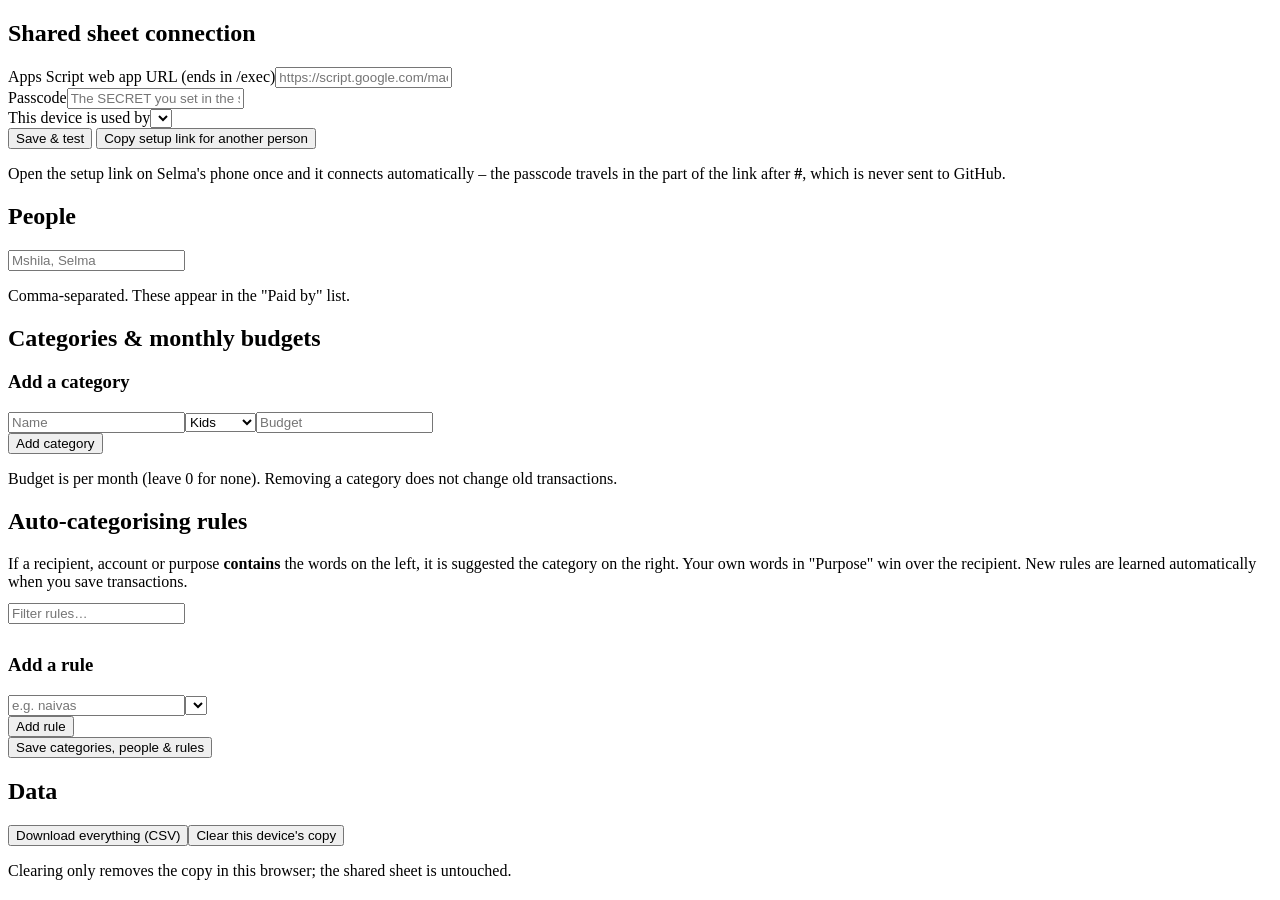
==== settings.html @ ab0f26b7 "Add files via upload" ====
<!DOCTYPE html>
<html lang="en">
<head>
<meta charset="UTF-8">
<meta name="viewport" content="width=device-width, initial-scale=1.0">
<title>Family Expenses – Settings</title>
<link rel="preconnect" href="https://fonts.googleapis.com">
<link rel="preconnect" href="https://fonts.gstatic.com" crossorigin>
<link href="https://fonts.googleapis.com/css2?family=Space+Grotesk:wght@400;500;600;700&family=JetBrains+Mono:wght@400;500;600&display=swap" rel="stylesheet">
<link rel="stylesheet" href="style.css">
</head>
<body>
<div class="container">
  <div id="hdr"></div>

  <div class="card">
    <h2>Shared sheet connection</h2>
    <div class="grid2">
      <div class="field-group full"><label for="url">Apps Script web app URL (ends in /exec)</label><input id="url" placeholder="https://script.google.com/macros/s/…/exec"></div>
      <div class="field-group"><label for="key">Passcode</label><input id="key" type="password" autocomplete="off" placeholder="The SECRET you set in the script"></div>
      <div class="field-group"><label for="me">This device is used by</label><select id="me"></select></div>
    </div>
    <div class="btn-row">
      <button class="btn-primary" id="saveConn">Save &amp; test</button>
      <button class="btn-secondary" id="copyLink">Copy setup link for another person</button>
    </div>
    <div class="status-bar" id="s1"></div>
    <p class="note">Open the setup link on Selma's phone once and it connects automatically – the passcode travels in the part of the link after <b>#</b>, which is never sent to GitHub.</p>
  </div>

  <div class="card">
    <h2>People</h2>
    <input id="people" placeholder="Mshila, Selma">
    <p class="note">Comma-separated. These appear in the "Paid by" list.</p>
  </div>

  <div class="card">
    <h2>Categories &amp; monthly budgets</h2>
    <div id="cats"></div>
    <h3 style="margin-top:18px">Add a category</h3>
    <div class="row-edit"><input id="nc_name" placeholder="Name"><select id="nc_group"><option>Kids</option><option>Home</option><option>Lifestyle</option><option>Other</option></select><input id="nc_budget" type="number" placeholder="Budget"><span></span></div>
    <div class="btn-row"><button class="btn-secondary btn-sm" id="addCat">Add category</button></div>
    <p class="note">Budget is per month (leave 0 for none). Removing a category does not change old transactions.</p>
  </div>

  <div class="card">
    <h2>Auto-categorising rules</h2>
    <p class="note" style="margin:0 0 12px">If a recipient, account or purpose <b>contains</b> the words on the left, it is suggested the category on the right. Your own words in "Purpose" win over the recipient. New rules are learned automatically when you save transactions.</p>
    <input id="ruleFilter" placeholder="Filter rules…" style="margin-bottom:12px">
    <div id="rules"></div>
    <h3 style="margin-top:18px">Add a rule</h3>
    <div class="row-edit"><input id="nr_match" placeholder="e.g. naivas"><select id="nr_cat"></select><span></span><span></span></div>
    <div class="btn-row"><button class="btn-secondary btn-sm" id="addRule">Add rule</button></div>
  </div>

  <div class="btn-row" style="margin-bottom:16px"><button class="btn-primary" id="saveAll">Save categories, people &amp; rules</button></div>
  <div class="status-bar" id="s2" style="margin-bottom:16px"></div>

  <div class="card">
    <h2>Data</h2>
    <div class="btn-row" style="margin-top:0"><button class="btn-secondary btn-sm" id="exp">Download everything (CSV)</button><button class="btn-danger btn-sm" id="clr">Clear this device's copy</button></div>
    <p class="note">Clearing only removes the copy in this browser; the shared sheet is untouched.</p>
  </div>
</div>

<script src="app.js"></script>
<script>
const $ = id => document.getElementById(id), E = FT.esc;
FT.header('settings.html');
let cfg = FT.clone(FT.config());
const st = (id, m, t) => { const b = $(id); b.textContent = m; b.className = 'status-bar show ' + t; };

const c0 = FT.conn(); if (c0) { $('url').value = c0.url; $('key').value = c0.key; }
function fillMe() { $('me').innerHTML = FT.peopleOptions(FT.user()); }
fillMe(); $('me').onchange = () => FT.setUser($('me').value);

$('saveConn').onclick = async () => {
  const url = $('url').value.trim(); FT.setUser($('me').value);
  if (!url) { FT.setConn(''); FT.header('settings.html'); return st('s1', 'Disconnected. Data now stays on this device only.', 'success'); }
  FT.setConn(url, $('key').value); st('s1', 'Testing…', 'loading');
  try {
    await FT.refresh(); cfg = FT.clone(FT.config()); draw(); FT.header('settings.html');
    st('s1', 'Connected ✓  ' + FT.all().length + ' transactions in the shared sheet.', 'success');
  } catch (e) { st('s1', 'Could not connect: ' + e.message + '. Check the URL, the passcode, and that the web app is deployed to "Anyone".', 'error'); }
};
$('copyLink').onclick = async () => {
  const c = FT.conn(); if (!c) return st('s1', 'Save the connection first.', 'error');
  const other = cfg.people.find(p => p !== FT.user()) || '';
  const link = location.origin + location.pathname.replace('settings.html', 'index.html') + '#u=' + encodeURIComponent(c.url) + '&k=' + encodeURIComponent(c.key) + (other ? '&n=' + encodeURIComponent(other) : '');
  try { await navigator.clipboard.writeText(link); st('s1', 'Link copied' + (other ? ' (it sets the device up as ' + other + ')' : '') + '. Send it privately, e.g. on WhatsApp.', 'success'); }
  catch (e) { prompt('Copy this link:', link); }
};

function draw() {
  $('people').value = cfg.people.join(', ');
  $('cats').innerHTML = cfg.categories.map((c, i) => `<div class="row-edit" data-i="${i}"><span class="nm">${E(c.name)}</span>
    <select data-k="group">${['Kids', 'Home', 'Lifestyle', 'Other'].map(g => `<option ${g === c.group ? 'selected' : ''}>${g}</option>`).join('')}</select>
    <input type="number" data-k="budget" value="${c.budget || 0}"><button class="btn-danger btn-sm" data-act="delcat" title="Remove">&times;</button></div>`).join('');
  $('nr_cat').innerHTML = FT.catOptions('x').replace(/<option selected>x<\/option>/, '');
  drawRules();
}
function drawRules() {
  const f = $('ruleFilter').value.toLowerCase();
  const rows = cfg.rules.map((r, i) => ({ r, i })).filter(x => !f || (x.r.match + x.r.category).toLowerCase().includes(f));
  $('rules').innerHTML = rows.slice(0, 150).map(({ r, i }) => `<div class="row-edit" data-i="${i}"><span class="nm">${E(r.match)}</span>
    <select data-k="rcat">${cfg.categories.map(c => `<option ${c.name === r.category ? 'selected' : ''}>${E(c.name)}</option>`).join('')}</select><span></span>
    <button class="btn-danger btn-sm" data-act="delrule" title="Remove">&times;</button></div>`).join('') + (rows.length > 150 ? '<p class="note">Showing 150 – use the filter.</p>' : '');
}
$('ruleFilter').oninput = drawRules;
$('cats').addEventListener('change', e => { const row = e.target.closest('.row-edit'), c = cfg.categories[+row.dataset.i], k = e.target.dataset.k; c[k] = k === 'budget' ? (parseFloat(e.target.value) || 0) : e.target.value; });
$('cats').addEventListener('click', e => { if (e.target.dataset.act !== 'delcat') return; const i = +e.target.closest('.row-edit').dataset.i; if (confirm('Remove "' + cfg.categories[i].name + '"?')) { cfg.categories.splice(i, 1); draw(); } });
$('rules').addEventListener('change', e => { if (e.target.dataset.k === 'rcat') cfg.rules[+e.target.closest('.row-edit').dataset.i].category = e.target.value; });
$('rules').addEventListener('click', e => { if (e.target.dataset.act !== 'delrule') return; cfg.rules.splice(+e.target.closest('.row-edit').dataset.i, 1); drawRules(); });
$('addCat').onclick = () => {
  const name = $('nc_name').value.trim(); if (!name) return;
  if (cfg.categories.some(c => c.name.toLowerCase() === name.toLowerCase())) return st('s2', 'That category already exists.', 'error');
  cfg.categories.push({ name, group: $('nc_group').value, budget: parseFloat($('nc_budget').value) || 0 });
  $('nc_name').value = ''; $('nc_budget').value = ''; draw();
};
$('addRule').onclick = () => {
  const m = $('nr_match').value.trim().toLowerCase(), c = $('nr_cat').value; if (!m || !c) return;
  const ex = cfg.rules.find(r => r.match.toLowerCase() === m); if (ex) ex.category = c; else cfg.rules.push({ match: m, category: c });
  $('nr_match').value = ''; drawRules();
};
$('saveAll').onclick = async () => {
  cfg.people = $('people').value.split(',').map(s => s.trim()).filter(Boolean); if (!cfg.people.length) cfg.people = ['Mshila', 'Selma'];
  await FT.saveConfig(cfg); fillMe(); st('s2', 'Saved' + (FT.conn() ? ' and shared with everyone using the sheet.' : ' on this device.'), 'success');
};
$('exp').onclick = () => FT.download('family-expenses-all.csv', FT.csv(FT.all()));
$('clr').onclick = () => { if (confirm('Clear the copy stored in this browser?')) { ['ft_tx', 'ft_cfg'].forEach(k => localStorage.removeItem(k)); location.reload(); } };
draw();
</script>
</body>
</html>
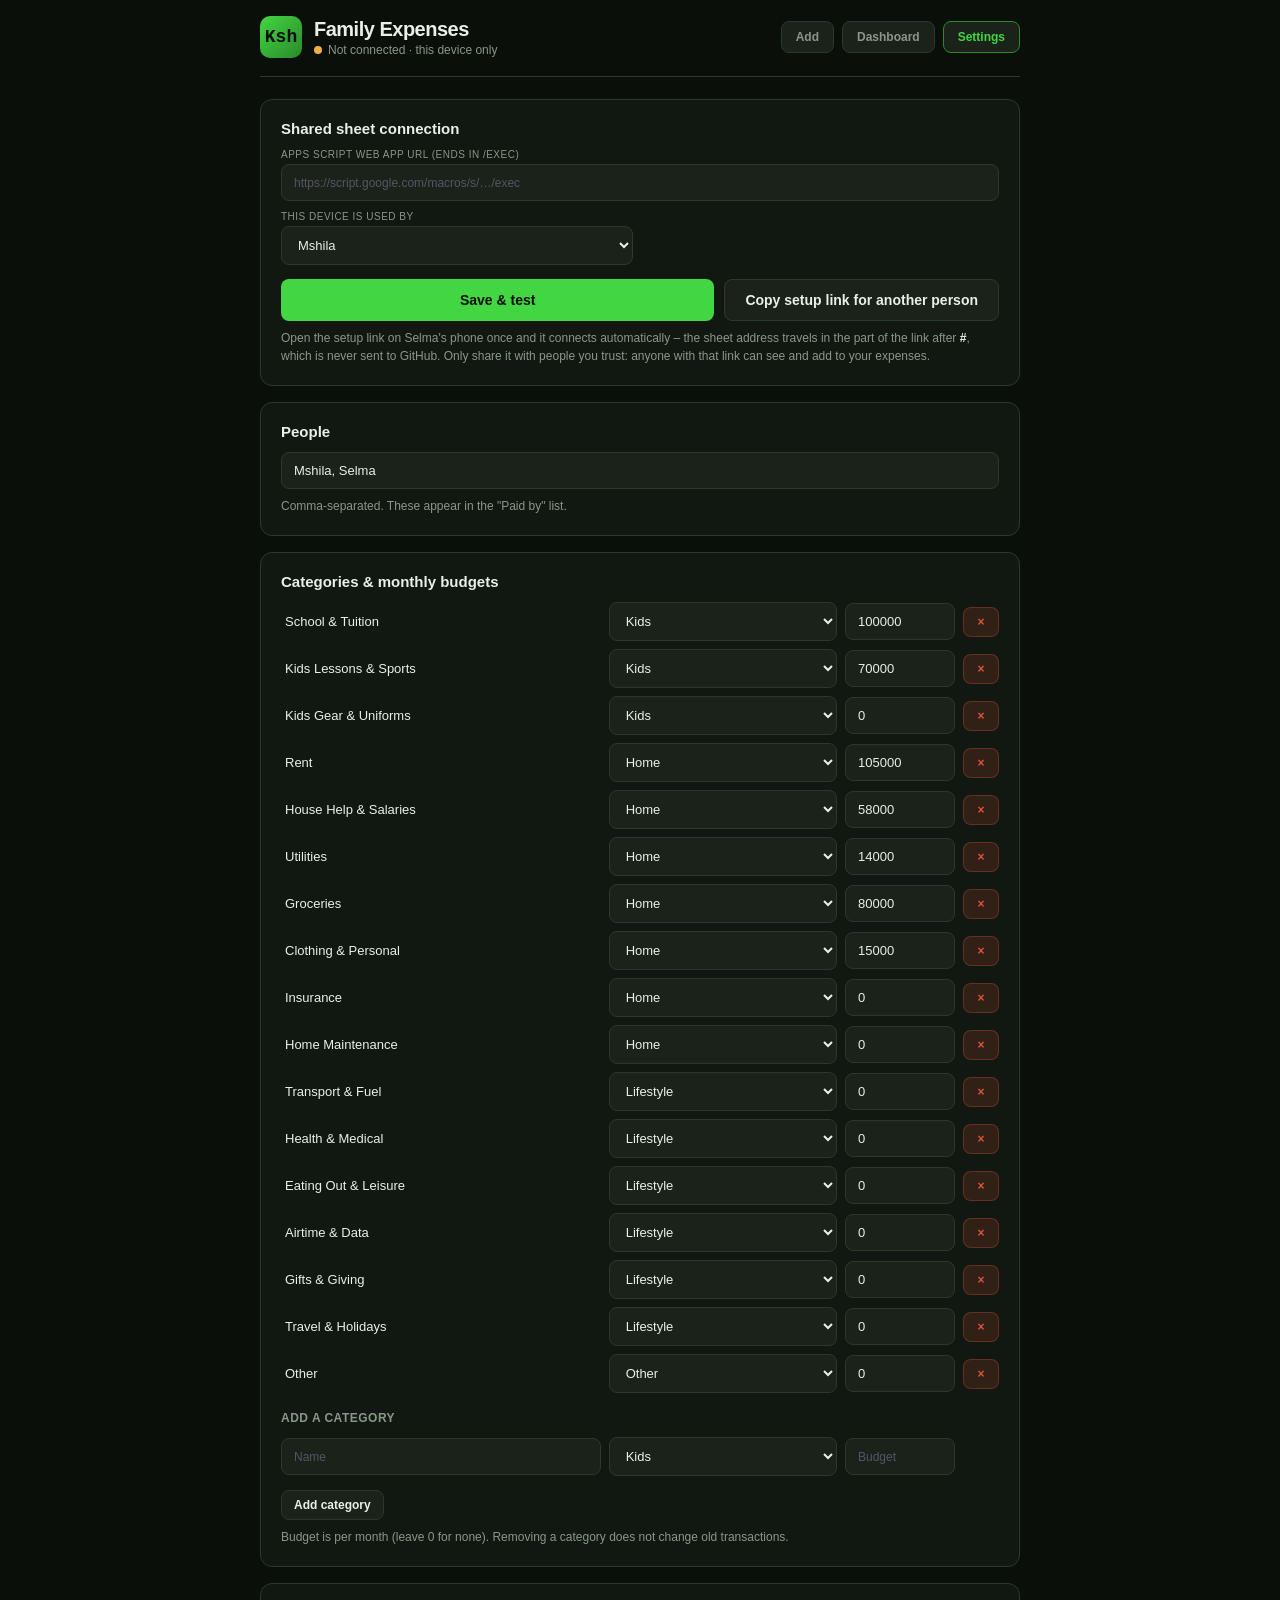
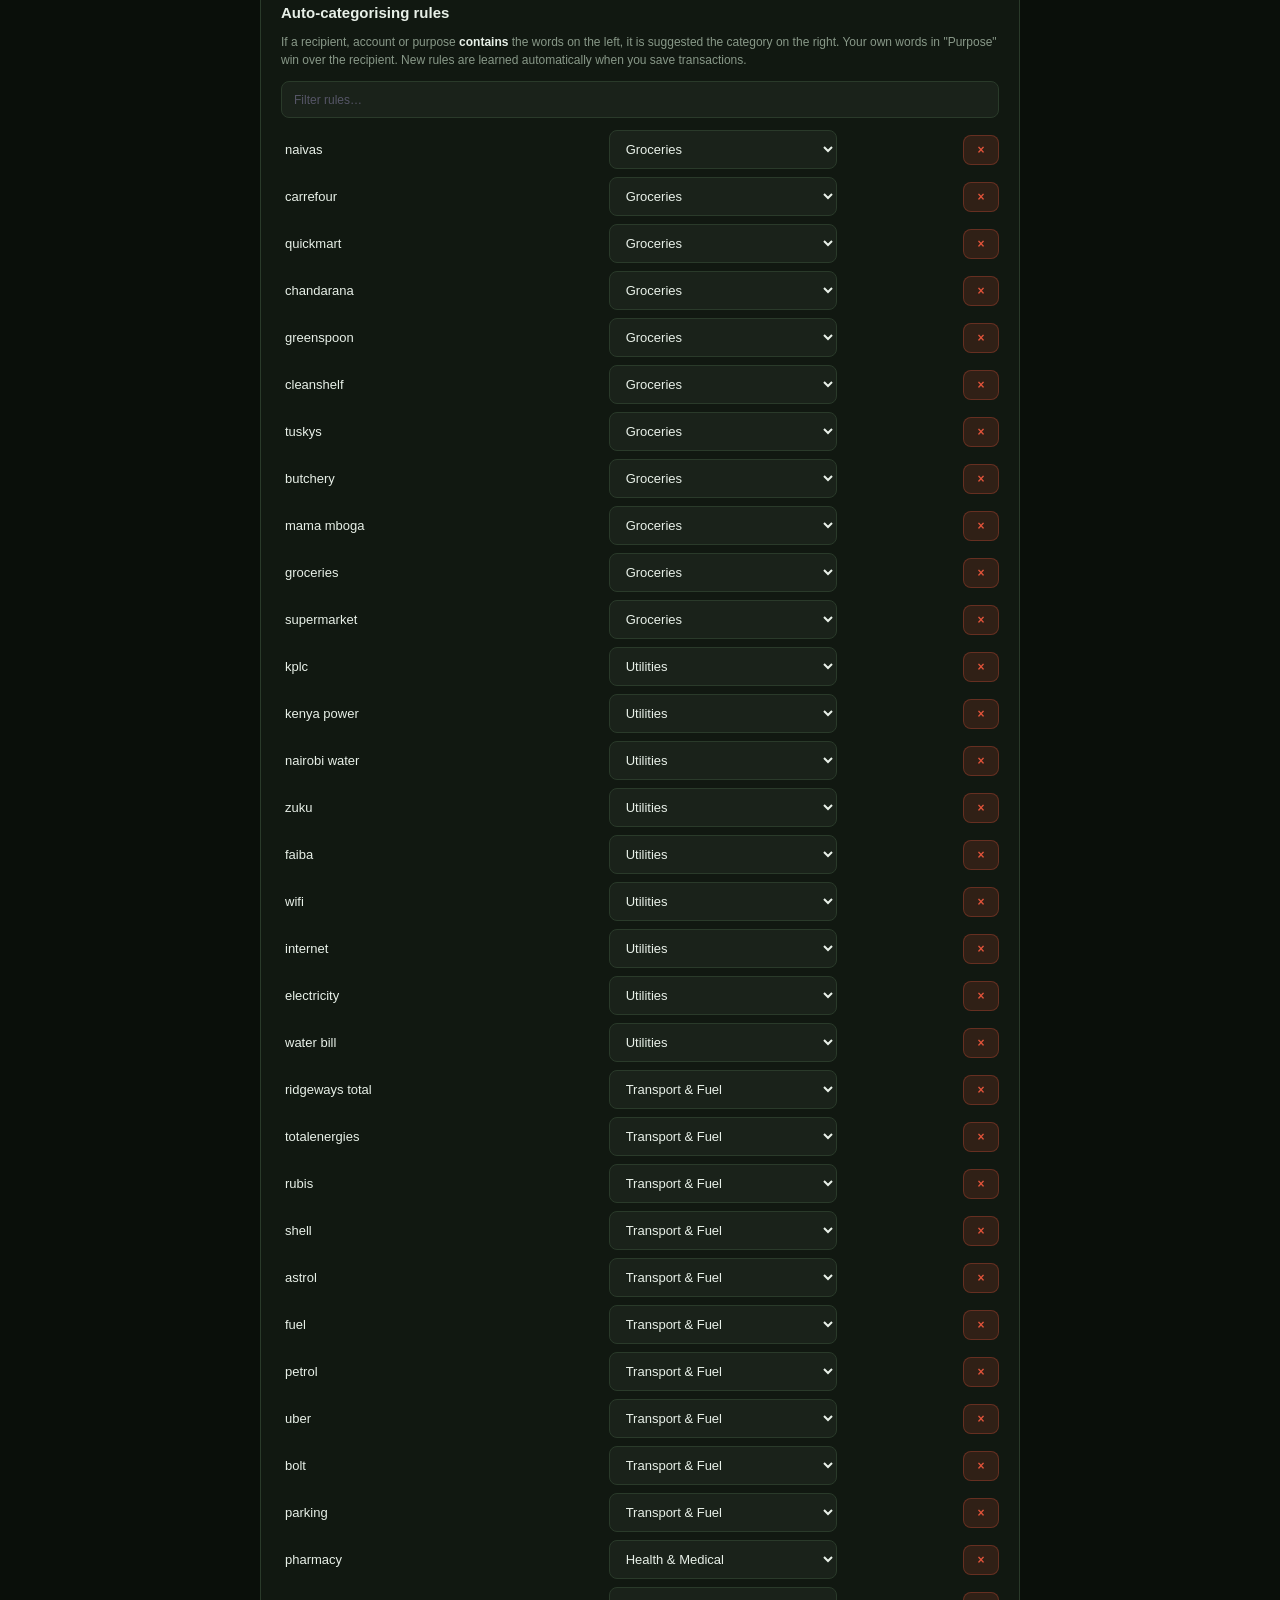
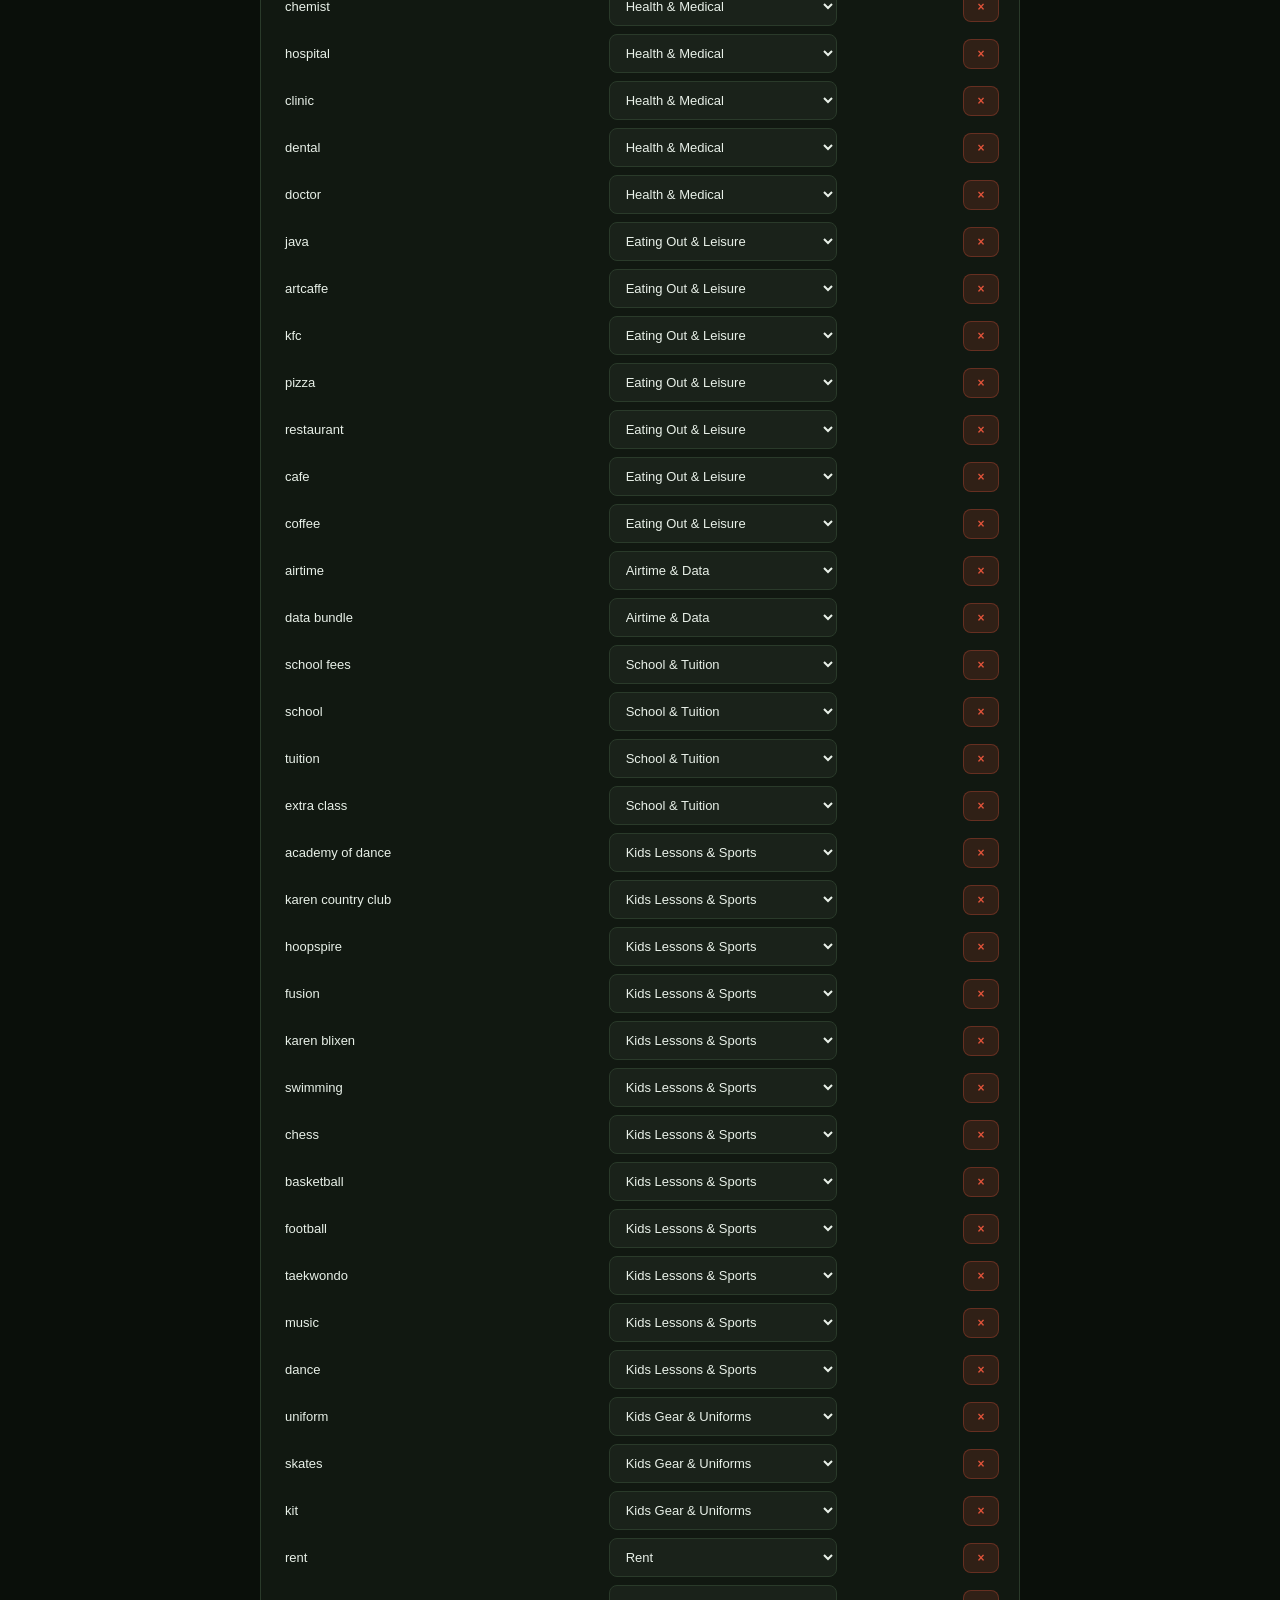
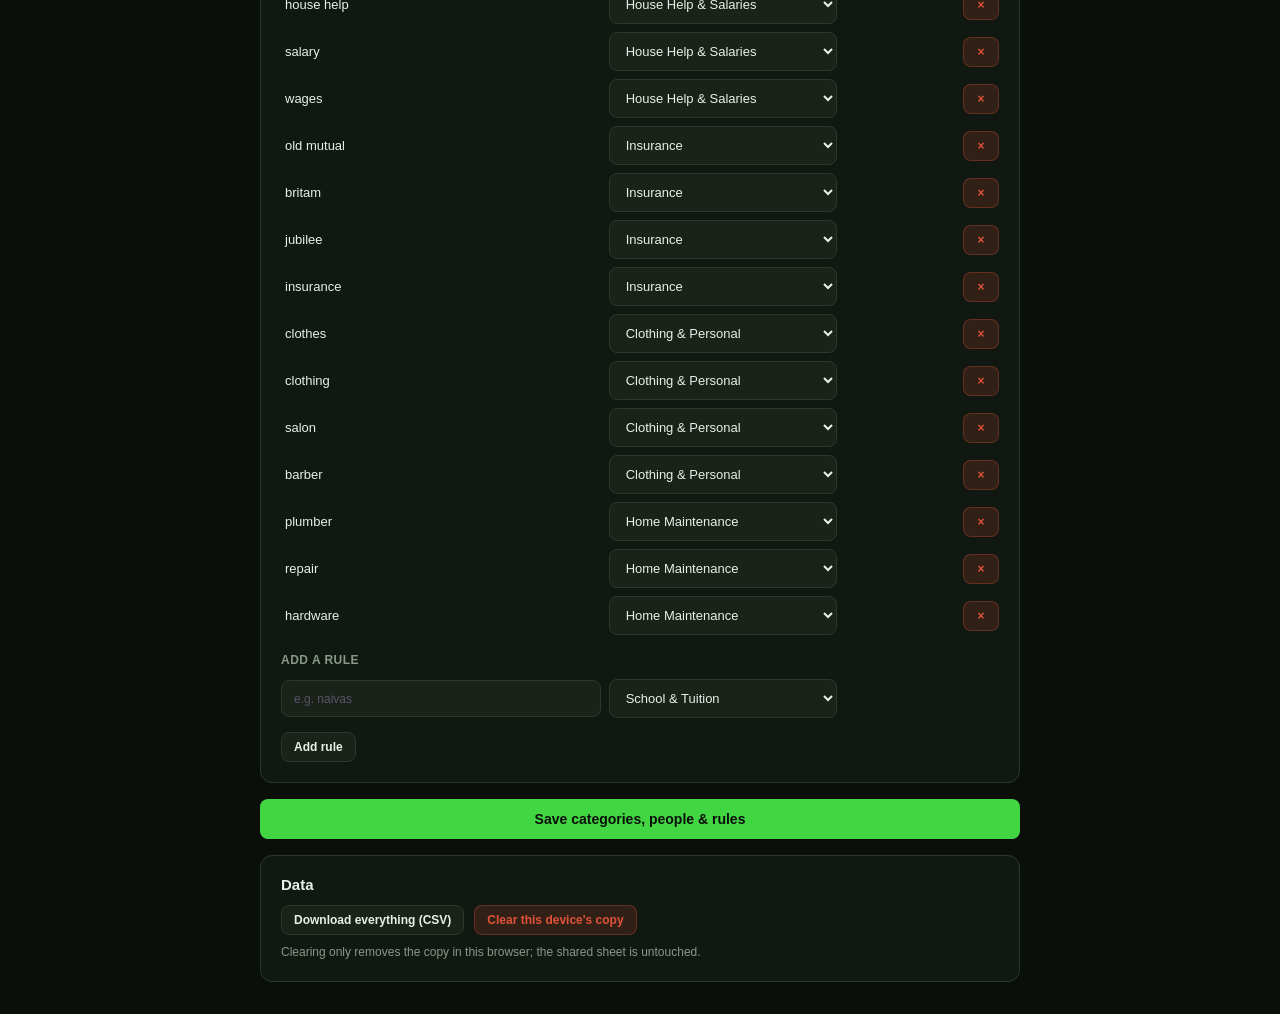
==== commit 3523d5f3: "Add files via upload" ====
--- a/settings.html
+++ b/settings.html
@@ -17,7 +17,6 @@
     <h2>Shared sheet connection</h2>
     <div class="grid2">
       <div class="field-group full"><label for="url">Apps Script web app URL (ends in /exec)</label><input id="url" placeholder="https://script.google.com/macros/s/…/exec"></div>
-      <div class="field-group"><label for="key">Passcode</label><input id="key" type="password" autocomplete="off" placeholder="The SECRET you set in the script"></div>
       <div class="field-group"><label for="me">This device is used by</label><select id="me"></select></div>
     </div>
     <div class="btn-row">
@@ -25,7 +24,7 @@
       <button class="btn-secondary" id="copyLink">Copy setup link for another person</button>
     </div>
     <div class="status-bar" id="s1"></div>
-    <p class="note">Open the setup link on Selma's phone once and it connects automatically – the passcode travels in the part of the link after <b>#</b>, which is never sent to GitHub.</p>
+    <p class="note">Open the setup link on Selma's phone once and it connects automatically – the sheet address travels in the part of the link after <b>#</b>, which is never sent to GitHub. Only share it with people you trust: anyone with that link can see and add to your expenses.</p>
   </div>
 
   <div class="card">
@@ -70,23 +69,23 @@
 let cfg = FT.clone(FT.config());
 const st = (id, m, t) => { const b = $(id); b.textContent = m; b.className = 'status-bar show ' + t; };
 
-const c0 = FT.conn(); if (c0) { $('url').value = c0.url; $('key').value = c0.key; }
+const c0 = FT.conn(); if (c0) $('url').value = c0.url;
 function fillMe() { $('me').innerHTML = FT.peopleOptions(FT.user()); }
 fillMe(); $('me').onchange = () => FT.setUser($('me').value);
 
 $('saveConn').onclick = async () => {
   const url = $('url').value.trim(); FT.setUser($('me').value);
   if (!url) { FT.setConn(''); FT.header('settings.html'); return st('s1', 'Disconnected. Data now stays on this device only.', 'success'); }
-  FT.setConn(url, $('key').value); st('s1', 'Testing…', 'loading');
+  FT.setConn(url); st('s1', 'Testing…', 'loading');
   try {
     await FT.refresh(); cfg = FT.clone(FT.config()); draw(); FT.header('settings.html');
     st('s1', 'Connected ✓  ' + FT.all().length + ' transactions in the shared sheet.', 'success');
-  } catch (e) { st('s1', 'Could not connect: ' + e.message + '. Check the URL, the passcode, and that the web app is deployed to "Anyone".', 'error'); }
+  } catch (e) { st('s1', 'Could not connect: ' + e.message + '. Check the URL and that the web app is deployed to "Anyone".', 'error'); }
 };
 $('copyLink').onclick = async () => {
   const c = FT.conn(); if (!c) return st('s1', 'Save the connection first.', 'error');
   const other = cfg.people.find(p => p !== FT.user()) || '';
-  const link = location.origin + location.pathname.replace('settings.html', 'index.html') + '#u=' + encodeURIComponent(c.url) + '&k=' + encodeURIComponent(c.key) + (other ? '&n=' + encodeURIComponent(other) : '');
+  const link = location.origin + location.pathname.replace('settings.html', 'index.html') + '#u=' + encodeURIComponent(c.url) + (other ? '&n=' + encodeURIComponent(other) : '');
   try { await navigator.clipboard.writeText(link); st('s1', 'Link copied' + (other ? ' (it sets the device up as ' + other + ')' : '') + '. Send it privately, e.g. on WhatsApp.', 'success'); }
   catch (e) { prompt('Copy this link:', link); }
 };
--- a/style.css
+++ b/style.css
@@ -0,0 +1,102 @@
+:root{--bg:#0a0f0a;--surface:#111811;--surface-2:#1a221a;--border:#2a3a2a;--text:#e8f0e8;--text-dim:#889888;--accent:#43d643;--accent-dim:#2a8a2a;--danger:#e0533a;--warn:#f0b040;--radius:12px}
+*{box-sizing:border-box;margin:0;padding:0}
+body{font-family:'Space Grotesk',sans-serif;background:var(--bg);color:var(--text);min-height:100vh;padding:16px;-webkit-tap-highlight-color:transparent}
+.container{max-width:760px;margin:0 auto}
+[hidden]{display:none!important}
+.header{display:flex;align-items:center;gap:12px;margin-bottom:22px;padding-bottom:18px;border-bottom:1px solid var(--border);flex-wrap:wrap}
+.header-icon{width:42px;height:42px;background:linear-gradient(135deg,var(--accent),var(--accent-dim));border-radius:10px;display:flex;align-items:center;justify-content:center;font-size:18px;font-weight:700;color:#0a0f0a;flex-shrink:0;font-family:'JetBrains Mono',monospace}
+.header h1{font-size:20px;font-weight:600;letter-spacing:-.5px}
+.header p{font-size:12px;color:var(--text-dim);margin-top:2px;display:flex;align-items:center;gap:6px}
+.dot{width:8px;height:8px;border-radius:50%;background:var(--warn);display:inline-block}.dot.on{background:var(--accent)}
+.header-nav{margin-left:auto;display:flex;gap:8px}
+.nav-btn{font-size:12px;font-weight:600;padding:8px 14px;border-radius:8px;background:var(--surface-2);border:1px solid var(--border);color:var(--text-dim);text-decoration:none;transition:all .2s}
+.nav-btn:hover,.nav-btn.active{color:var(--accent);border-color:var(--accent-dim)}
+.card{background:var(--surface);border:1px solid var(--border);border-radius:var(--radius);padding:20px;margin-bottom:16px}
+.card h2{font-size:15px;font-weight:600;margin-bottom:12px}
+.card h3,.sec-title{font-size:12px;font-weight:600;color:var(--text-dim);text-transform:uppercase;letter-spacing:.5px;margin-bottom:12px}
+.lbl,.field-group label{display:block;font-size:10px;text-transform:uppercase;letter-spacing:.5px;color:var(--text-dim);margin-bottom:4px;font-weight:500}
+textarea,input,select{width:100%;background:var(--surface-2);border:1px solid var(--border);border-radius:8px;padding:10px 12px;color:var(--text);font-family:'Space Grotesk',sans-serif;font-size:13px;outline:none;transition:border-color .2s}
+textarea{font-family:'JetBrains Mono',monospace;font-size:12.5px;line-height:1.6;resize:vertical;padding:14px}
+textarea::placeholder,input::placeholder{color:#556;font-size:12px}
+textarea:focus,input:focus,select:focus{border-color:var(--accent)}
+select option,select optgroup{background:#111811;color:var(--text)}
+input[type=checkbox]{width:auto;accent-color:var(--accent)}
+input[type=date]{color-scheme:dark}
+.btn-row{display:flex;gap:10px;margin-top:14px;flex-wrap:wrap}
+button{font-family:inherit;font-size:14px;font-weight:600;border:none;border-radius:8px;padding:12px 20px;cursor:pointer;transition:all .2s}
+button:active{transform:scale(.97)}
+button:disabled{opacity:.5;cursor:default}
+.btn-primary{background:var(--accent);color:#0a0f0a;flex:1}.btn-primary:hover{background:#5cf05c}
+.btn-secondary{background:var(--surface-2);color:var(--text);border:1px solid var(--border)}.btn-secondary:hover{border-color:var(--accent-dim)}
+.btn-danger{background:rgba(224,83,58,.15);color:var(--danger);border:1px solid rgba(224,83,58,.3)}
+.btn-sm{padding:7px 12px;font-size:12px}
+.tabs{display:flex;gap:6px;margin-bottom:16px}
+.tab{background:var(--surface-2);color:var(--text-dim);border:1px solid var(--border);padding:8px 16px;font-size:13px}
+.tab.active{color:var(--accent);border-color:var(--accent-dim)}
+.grid2{display:grid;grid-template-columns:1fr 1fr;gap:10px 14px}.full{grid-column:1/-1}
+.field-group{display:flex;flex-direction:column}
+.tx-list{display:flex;flex-direction:column;gap:10px}
+.tx-card{background:var(--surface-2);border:1px solid var(--border);border-radius:10px;padding:14px;position:relative}
+.tx-card.needs{border-color:rgba(240,176,64,.55)}
+.tx-card input,.tx-card select{background:var(--bg)}
+.tx-top{display:flex;justify-content:space-between;align-items:flex-start;margin-bottom:10px;padding-right:26px;gap:8px}
+.tx-code{font-family:'JetBrains Mono',monospace;font-size:11px;color:var(--accent);font-weight:600}
+.tx-amount{font-size:17px;font-weight:700;font-family:'JetBrains Mono',monospace;white-space:nowrap}
+.tx-amount::before{content:'Ksh ';font-size:11px;color:var(--text-dim);font-weight:400}
+.tx-remove{position:absolute;top:10px;right:10px;background:none;color:var(--text-dim);font-size:18px;padding:0;width:24px;height:24px;display:flex;align-items:center;justify-content:center}
+.tx-remove:hover{color:var(--danger)}
+.status-bar{display:none;padding:12px;border-radius:8px;font-size:13px;font-weight:500;margin-top:14px;text-align:center}
+.status-bar.show{display:block}
+.status-bar.success{background:rgba(67,214,67,.1);border:1px solid var(--accent-dim);color:var(--accent)}
+.status-bar.error{background:rgba(224,83,58,.1);border:1px solid rgba(224,83,58,.3);color:var(--danger)}
+.status-bar.loading{background:rgba(240,176,64,.1);border:1px solid rgba(240,176,64,.3);color:var(--warn)}
+.note{font-size:12px;color:var(--text-dim);line-height:1.5;margin-top:8px}
+.note b{color:var(--text)}
+.check{display:flex;gap:8px;align-items:center;font-size:13px;margin-top:14px;color:var(--text-dim)}
+/* stats */
+.stats-grid{display:grid;grid-template-columns:1fr 1fr 1fr;gap:12px;margin-bottom:16px}
+.stat-box{background:var(--surface);border:1px solid var(--border);border-radius:10px;padding:14px}
+.stat-box.hero{grid-column:1/-1;padding:18px}
+.stat-box label{font-size:10px;text-transform:uppercase;letter-spacing:.5px;color:var(--text-dim);display:block;margin-bottom:6px}
+.stat-box .val{font-family:'JetBrains Mono',monospace;font-size:18px;font-weight:700;overflow-wrap:anywhere}
+.stat-box.hero .val{font-size:28px}
+.stat-box .val small{font-size:12px;color:var(--text-dim);font-weight:400}
+.stat-box .sub{font-size:12px;color:var(--text-dim);margin-top:5px}
+.up{color:var(--warn)}.down{color:var(--accent)}
+.alert{background:rgba(240,176,64,.1);border:1px solid rgba(240,176,64,.4);color:var(--warn);border-radius:10px;padding:12px 14px;font-size:13px;margin-bottom:16px;cursor:pointer}
+.filter-row{display:flex;gap:10px;margin-bottom:16px}
+.filter-row input{flex:2;min-width:0}.filter-row select{flex:1;min-width:0;width:auto}
+/* trend */
+.trend{display:flex;align-items:flex-end;gap:6px;height:150px}
+.trend-col{flex:1;display:flex;flex-direction:column;align-items:center;justify-content:flex-end;height:100%;cursor:pointer;min-width:0}
+.trend-val{font-size:9px;color:var(--text-dim);font-family:'JetBrains Mono',monospace;margin-bottom:3px;white-space:nowrap}
+.trend-bar{width:100%;background:var(--accent-dim);border-radius:5px 5px 0 0;min-height:2px;transition:height .4s}
+.trend-col.sel .trend-bar{background:var(--accent)}
+.trend-col.sel .trend-val{color:var(--text)}
+.trend-lbl{font-size:10px;color:var(--text-dim);margin-top:5px}
+/* bars */
+.bars{display:flex;flex-direction:column;gap:12px}
+.bar-top{display:flex;justify-content:space-between;gap:10px;font-size:12px;margin-bottom:4px}
+.bar-name{color:var(--text);overflow:hidden;text-overflow:ellipsis;white-space:nowrap}
+.bar-val{font-family:'JetBrains Mono',monospace;font-size:11.5px;white-space:nowrap}
+.bar-val small{color:var(--text-dim);font-size:10.5px}
+.bar-track{height:14px;background:var(--surface-2);border-radius:5px;position:relative}
+.bar-fill{height:100%;border-radius:5px;background:linear-gradient(90deg,var(--accent-dim),var(--accent));min-width:2px;transition:width .4s}
+.bar-fill.warn{background:var(--warn)}.bar-fill.over{background:var(--danger)}
+.bar-budget{position:absolute;top:-3px;bottom:-3px;width:2px;background:var(--text)}
+.clickable{cursor:pointer}.clickable:hover .bar-name{color:var(--accent)}
+.two-col{display:grid;grid-template-columns:1fr 1fr;gap:16px}
+/* ledger */
+.ledger-wrap{overflow-x:auto;margin:0 -20px;padding:0 20px}
+.ledger-table{width:100%;border-collapse:collapse;font-size:12px;min-width:560px}
+.ledger-table th{text-align:left;padding:8px 6px;border-bottom:1px solid var(--border);font-size:10px;text-transform:uppercase;letter-spacing:.5px;color:var(--text-dim);font-weight:600}
+.ledger-table td{padding:8px 6px;border-bottom:1px solid var(--border);vertical-align:top}
+.ledger-table td.amt{text-align:right;white-space:nowrap;font-family:'JetBrains Mono',monospace}
+.ledger-table .sub{color:var(--text-dim);font-size:11px;margin-top:2px}
+.ledger-table select{padding:6px 8px;font-size:12px;min-width:140px}
+.ledger-table .del{background:none;color:var(--text-dim);padding:2px 6px;font-size:16px}.ledger-table .del:hover{color:var(--danger)}
+.empty{text-align:center;color:var(--text-dim);padding:28px;font-size:13px}
+.row-edit{display:grid;grid-template-columns:1.4fr 1fr 110px 36px;gap:8px;margin-bottom:8px;align-items:center}
+.row-edit .nm{font-size:13px;padding:10px 4px}
+.footer{text-align:center;margin-top:30px;padding-top:20px;border-top:1px solid var(--border);font-size:11px;color:var(--text-dim)}
+@media(max-width:560px){body{padding:12px}.card{padding:16px}.grid2,.two-col{grid-template-columns:1fr}.stats-grid{grid-template-columns:1fr 1fr}.stat-box.hero .val{font-size:24px}.row-edit{grid-template-columns:1fr 1fr 80px 32px}.row-edit .nm{grid-column:1/-1;padding-bottom:0}.header-nav{width:100%;margin-left:0}.nav-btn{flex:1;text-align:center}.ledger-wrap{margin:0 -16px;padding:0 16px}}
